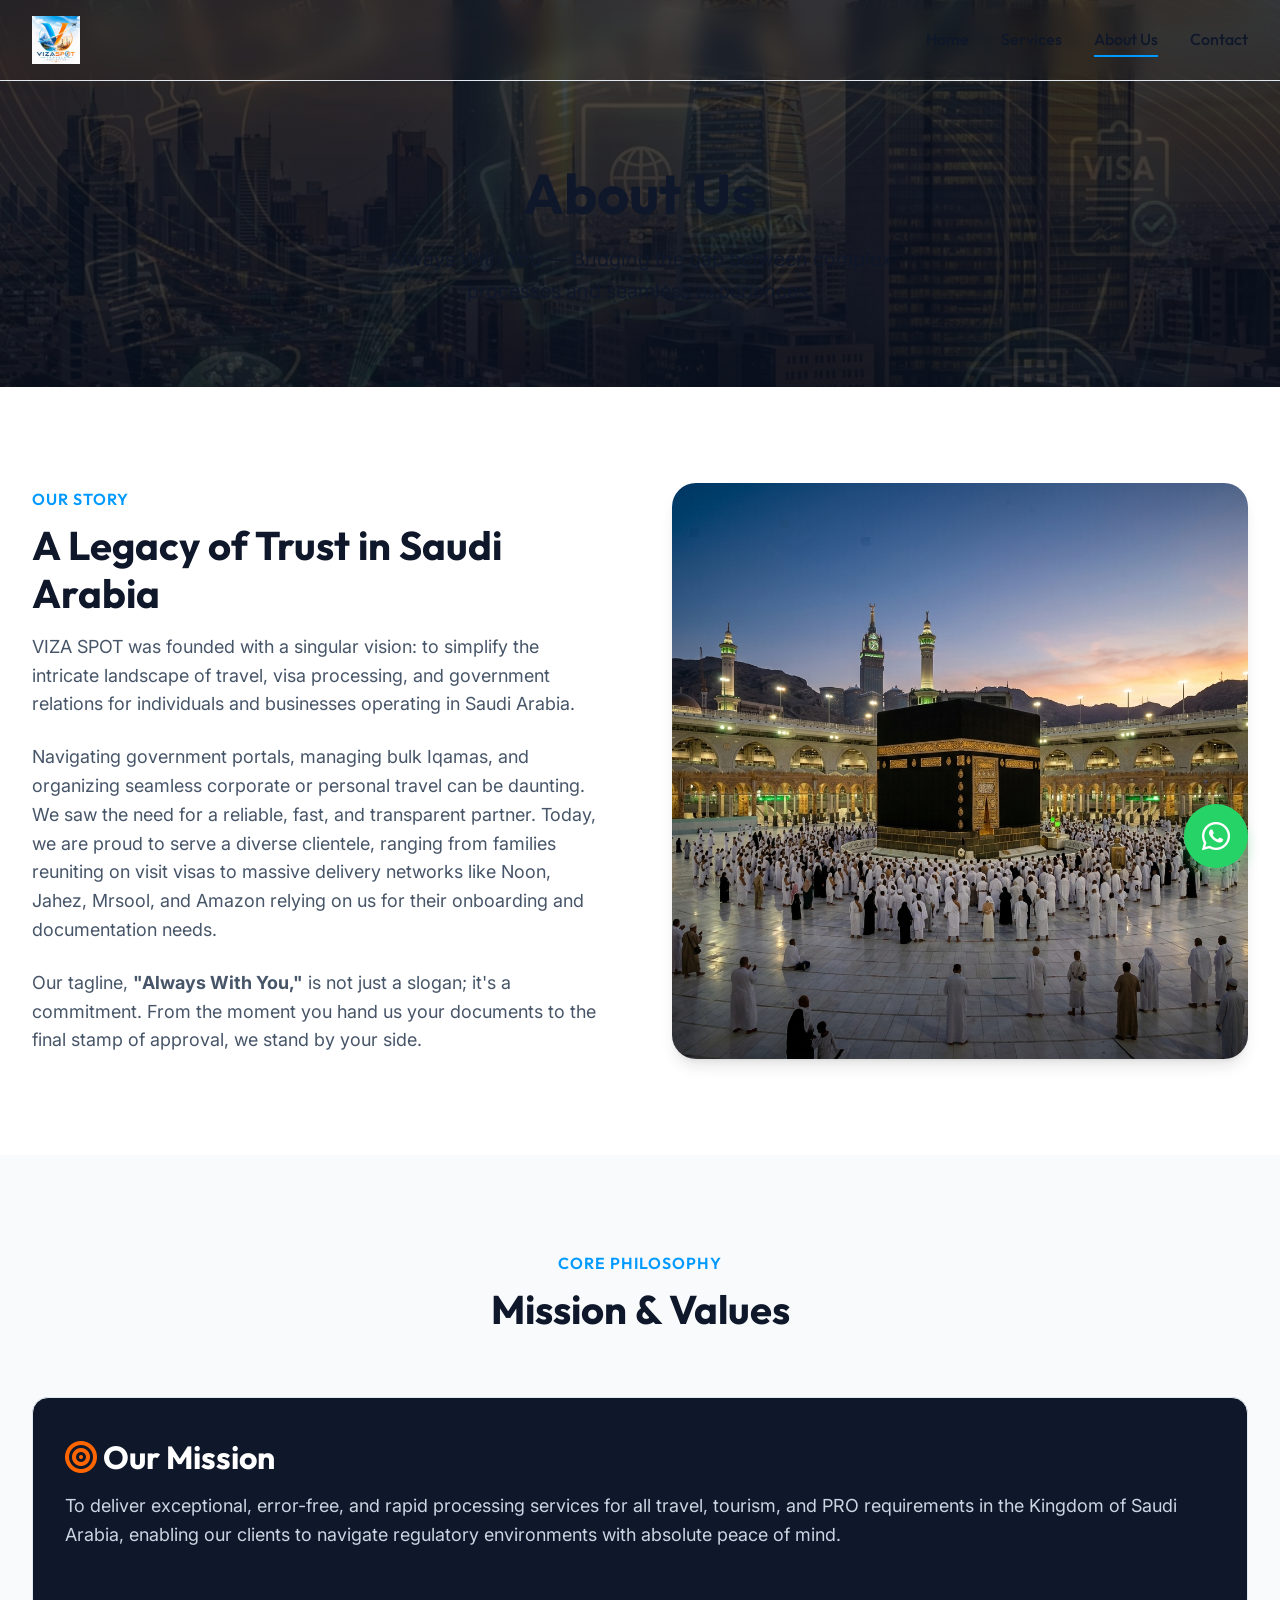
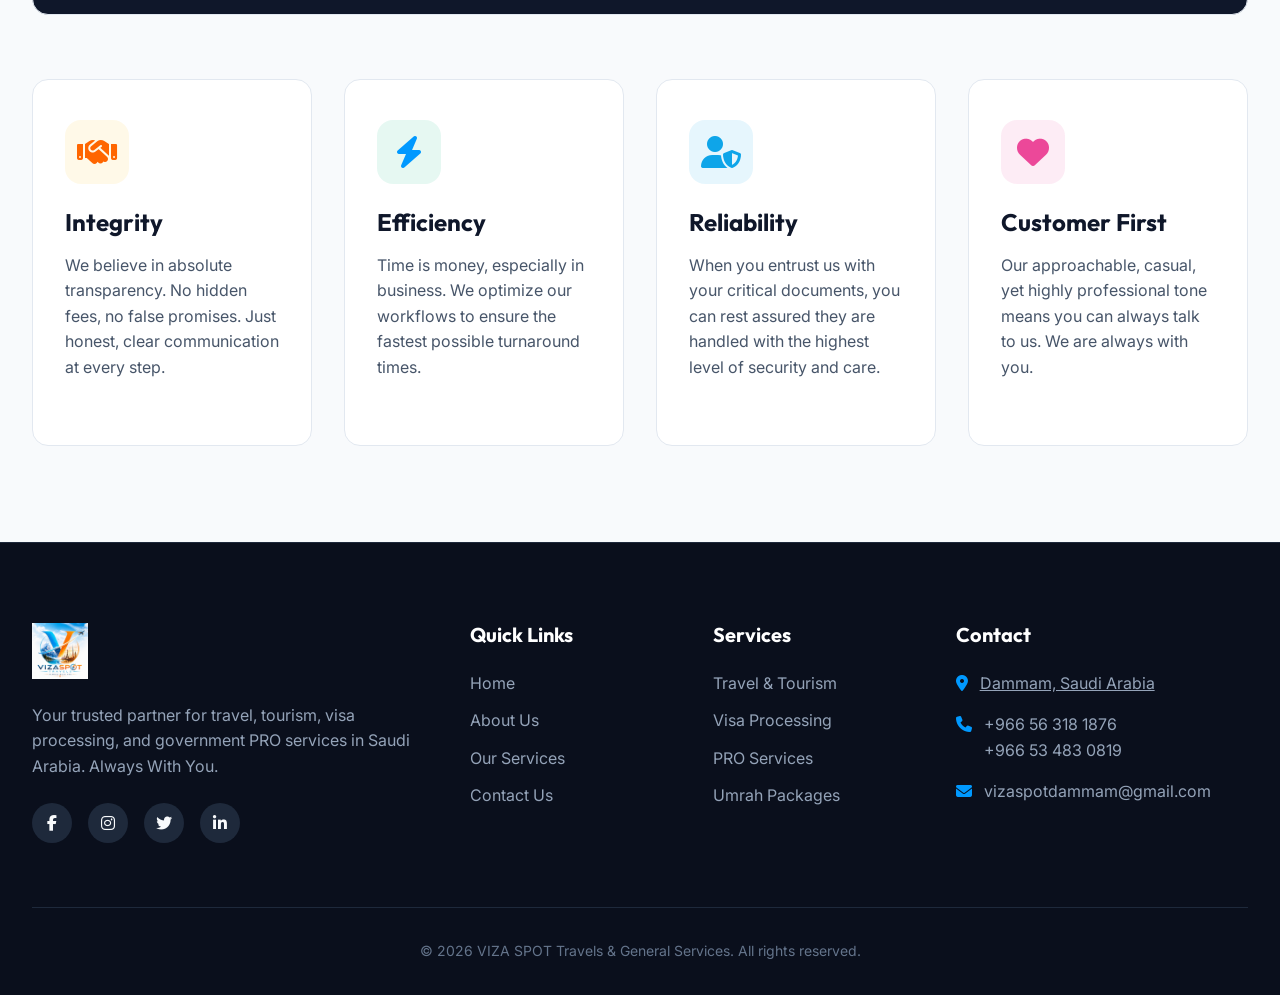
==== about.html @ 1fe33601 "Initial commit" ====
<!DOCTYPE html>
<html lang="en">
<head>
  <meta charset="UTF-8">
  <meta name="viewport" content="width=device-width, initial-scale=1.0">
  <title>About Us | VIZA SPOT</title>
  <meta name="description" content="Learn about VIZA SPOT - Your trusted partner for travel and PRO services in Saudi Arabia.">
  <link rel="icon" type="image/jpeg" href="assets/images/logo.jpg">
  
  <link rel="stylesheet" href="https://cdnjs.cloudflare.com/ajax/libs/font-awesome/6.4.0/css/all.min.css">
  <link rel="stylesheet" href="style.css">
</head>
<body>

  <!-- Header -->
  <header class="header">
    <div class="container nav-container">
      <a href="index.html" class="logo">
        <img src="assets/images/logo.jpg" alt="VIZA SPOT" style="height: 3rem; width: auto;">
      </a>
      
      <nav class="nav-links">
        <a href="index.html">Home</a>
        <a href="services.html">Services</a>
        <a href="about.html" class="active">About Us</a>
        <a href="contact.html">Contact</a>
      </nav>
      
      <button class="mobile-menu-btn">
        <i class="fa-solid fa-bars"></i>
      </button>
    </div>
  </header>

  <!-- Page Header -->
  <section class="page-header" style="background: linear-gradient(rgba(10, 15, 28, 0.8), rgba(10, 15, 28, 0.9)), url('assets/images/saudi_city.png') center/cover no-repeat;">
    <div class="container page-header-content reveal">
      <h1 class="page-title text-white">About Us</h1>
      <p class="text-white" style="font-size: 1.25rem; max-width: 600px; margin: 0 auto;">Always With You — Bridging the gap between complex processes and seamless experiences.</p>
    </div>
  </section>

  <!-- Story Section -->
  <section class="section">
    <div class="container">
      <div class="split-section">
        <div class="split-content reveal">
          <span class="section-subtitle">Our Story</span>
          <h2 class="section-title">A Legacy of Trust in Saudi Arabia</h2>
          <p class="section-desc mb-3">VIZA SPOT was founded with a singular vision: to simplify the intricate landscape of travel, visa processing, and government relations for individuals and businesses operating in Saudi Arabia.</p>
          <p class="section-desc mb-3">Navigating government portals, managing bulk Iqamas, and organizing seamless corporate or personal travel can be daunting. We saw the need for a reliable, fast, and transparent partner. Today, we are proud to serve a diverse clientele, ranging from families reuniting on visit visas to massive delivery networks like Noon, Jahez, Mrsool, and Amazon relying on us for their onboarding and documentation needs.</p>
          <p class="section-desc">Our tagline, <strong>"Always With You,"</strong> is not just a slogan; it's a commitment. From the moment you hand us your documents to the final stamp of approval, we stand by your side.</p>
        </div>
        
        <div class="split-image reveal">
          <img src="assets/images/umrah.png" alt="Peaceful Umrah Experience">
        </div>
      </div>
    </div>
  </section>

  <!-- Mission & Values Section -->
  <section class="section section-bg-alt">
    <div class="container">
      <div class="section-header reveal">
        <span class="section-subtitle">Core Philosophy</span>
        <h2 class="section-title">Mission & Values</h2>
      </div>
      
      <div class="services-grid" style="grid-template-columns: repeat(auto-fit, minmax(250px, 1fr));">
        <!-- Mission -->
        <div class="service-card reveal" style="background: var(--navy); color: var(--white); grid-column: 1 / -1; margin-bottom: 2rem;">
          <h3 style="color: var(--white); font-size: 2rem; margin-bottom: 1rem;"><i class="fa-solid fa-bullseye text-gold"></i> Our Mission</h3>
          <p style="color: #cbd5e1; font-size: 1.125rem;">To deliver exceptional, error-free, and rapid processing services for all travel, tourism, and PRO requirements in the Kingdom of Saudi Arabia, enabling our clients to navigate regulatory environments with absolute peace of mind.</p>
        </div>

        <!-- Value 1 -->
        <div class="service-card reveal">
          <div class="service-icon" style="background: rgba(251, 191, 36, 0.1); color: var(--gold);">
            <i class="fa-solid fa-handshake"></i>
          </div>
          <h3>Integrity</h3>
          <p>We believe in absolute transparency. No hidden fees, no false promises. Just honest, clear communication at every step.</p>
        </div>
        
        <!-- Value 2 -->
        <div class="service-card reveal" style="transition-delay: 0.1s;">
          <div class="service-icon">
            <i class="fa-solid fa-bolt"></i>
          </div>
          <h3>Efficiency</h3>
          <p>Time is money, especially in business. We optimize our workflows to ensure the fastest possible turnaround times.</p>
        </div>
        
        <!-- Value 3 -->
        <div class="service-card reveal" style="transition-delay: 0.2s;">
          <div class="service-icon" style="background: rgba(14, 165, 233, 0.1); color: #0ea5e9;">
            <i class="fa-solid fa-user-shield"></i>
          </div>
          <h3>Reliability</h3>
          <p>When you entrust us with your critical documents, you can rest assured they are handled with the highest level of security and care.</p>
        </div>
        
        <!-- Value 4 -->
        <div class="service-card reveal" style="transition-delay: 0.3s;">
          <div class="service-icon" style="background: rgba(236, 72, 153, 0.1); color: #ec4899;">
            <i class="fa-solid fa-heart"></i>
          </div>
          <h3>Customer First</h3>
          <p>Our approachable, casual, yet highly professional tone means you can always talk to us. We are always with you.</p>
        </div>
      </div>
    </div>
  </section>

  <!-- Footer -->
  <footer class="footer">
    <div class="container">
      <div class="footer-grid reveal">
        <div>
          <div class="footer-logo">
            <img src="assets/images/logo.jpg" alt="VIZA SPOT" style="height: 3.5rem; width: auto;">
          </div>
          <p class="footer-desc">Your trusted partner for travel, tourism, visa processing, and government PRO services in Saudi Arabia. Always With You.</p>
          <div class="social-links">
            <a href="#"><i class="fa-brands fa-facebook-f"></i></a>
            <a href="#"><i class="fa-brands fa-instagram"></i></a>
            <a href="#"><i class="fa-brands fa-twitter"></i></a>
            <a href="#"><i class="fa-brands fa-linkedin-in"></i></a>
          </div>
        </div>
        
        <div>
          <h4 class="footer-title">Quick Links</h4>
          <div class="footer-links">
            <a href="index.html">Home</a>
            <a href="about.html">About Us</a>
            <a href="services.html">Our Services</a>
            <a href="contact.html">Contact Us</a>
          </div>
        </div>
        
        <div>
          <h4 class="footer-title">Services</h4>
          <div class="footer-links">
            <a href="services.html#travel">Travel & Tourism</a>
            <a href="services.html#visa">Visa Processing</a>
            <a href="services.html#corporate">PRO Services</a>
            <a href="services.html#umrah">Umrah Packages</a>
          </div>
        </div>
        
        <div>
          <h4 class="footer-title">Contact</h4>
          <ul class="footer-contact">
            <li>
              <i class="fa-solid fa-location-dot"></i>
              <span><a href="https://maps.app.goo.gl/v34xFsaAuMuVywyW9?g_st=am" target="_blank" style="text-decoration: underline;">Dammam, Saudi Arabia</a></span>
            </li>
            <li>
              <i class="fa-solid fa-phone"></i>
              <span>+966 56 318 1876<br>+966 53 483 0819</span>
            </li>
            <li>
              <i class="fa-solid fa-envelope"></i>
              <span><a href="mailto:vizaspotdammam@gmail.com">vizaspotdammam@gmail.com</a></span>
            </li>
          </ul>
        </div>
      </div>
      
      <div class="footer-bottom reveal">
        <p>&copy; 2026 VIZA SPOT Travels & General Services. All rights reserved.</p>
      </div>
    </div>
  </footer>

  <!-- WhatsApp Float -->
  <a href="https://wa.me/966563181876" target="_blank" class="whatsapp-float">
    <i class="fa-brands fa-whatsapp"></i>
  </a>

  <script src="script.js"></script>
</body>
</html>
---- style.css ----
@import url('https://fonts.googleapis.com/css2?family=Inter:wght@300;400;500;600&family=Outfit:wght@400;500;600;700;800&display=swap');

:root {
  --font-heading: 'Outfit', sans-serif;
  --font-body: 'Inter', sans-serif;

  /* Color Palette - Light Mode Default */
  --bg-primary: #ffffff;
  --bg-secondary: #f8fafc;
  --bg-tertiary: #e2e8f0;
  --text-primary: #0f172a;
  --text-secondary: #475569;
  
  --primary-color: #0ea5e9; /* Light blue substitute for Navy in some places, but let's use Navy */
  --navy: #0f172a;
  --navy-light: #1e293b;
  --emerald: #0099ff;
  --emerald-dark: #007acc;
  --gold: #ff6600;
  --gold-light: #ff8533;
  --white: #ffffff;
  
  --border-color: #e2e8f0;
  
  --shadow-sm: 0 1px 2px 0 rgb(0 0 0 / 0.05);
  --shadow-md: 0 4px 6px -1px rgb(0 0 0 / 0.1), 0 2px 4px -2px rgb(0 0 0 / 0.1);
  --shadow-lg: 0 10px 15px -3px rgb(0 0 0 / 0.1), 0 4px 6px -4px rgb(0 0 0 / 0.1);
  --shadow-gold: 0 4px 14px 0 rgba(245, 158, 11, 0.39);
  
  --transition: all 0.3s ease-in-out;
}

@media (prefers-color-scheme: dark) {
  :root {
    --bg-primary: #0a0f1c; /* Deep navy/black */
    --bg-secondary: #111827;
    --bg-tertiary: #1f2937;
    --text-primary: #f8fafc;
    --text-secondary: #94a3b8;
    
    --navy: #1e293b;
    --navy-light: #334155;
    --emerald: #00aaff;
    --emerald-dark: #33bbff; /* lighter in dark mode for contrast */
    --gold: #ff8533;
    --gold-light: #ffa366;
    
    --border-color: #334155;
    
    --shadow-md: 0 4px 6px -1px rgb(0 0 0 / 0.5), 0 2px 4px -2px rgb(0 0 0 / 0.5);
    --shadow-lg: 0 10px 15px -3px rgb(0 0 0 / 0.5), 0 4px 6px -4px rgb(0 0 0 / 0.5);
  }
}

* {
  margin: 0;
  padding: 0;
  box-sizing: border-box;
}

html {
  scroll-behavior: smooth;
}

body {
  font-family: var(--font-body);
  background-color: var(--bg-primary);
  color: var(--text-primary);
  line-height: 1.6;
  overflow-x: hidden;
  transition: background-color 0.3s ease, color 0.3s ease;
}

h1, h2, h3, h4, h5, h6 {
  font-family: var(--font-heading);
  font-weight: 700;
  line-height: 1.2;
  color: var(--text-primary);
}

a {
  text-decoration: none;
  color: inherit;
  transition: var(--transition);
}

ul {
  list-style: none;
}

img {
  max-width: 100%;
  height: auto;
  display: block;
}

.container {
  max-width: 1280px;
  margin: 0 auto;
  padding: 0 2rem;
}

/* Typography Utilities */
.text-center { text-align: center; }
.text-emerald { color: var(--emerald); }
.text-gold { color: var(--gold); }
.text-navy { color: var(--navy); }
.mb-1 { margin-bottom: 0.5rem; }
.mb-2 { margin-bottom: 1rem; }
.mb-3 { margin-bottom: 1.5rem; }
.mb-4 { margin-bottom: 2rem; }
.mt-4 { margin-top: 2rem; }

/* Buttons */
.btn {
  display: inline-flex;
  align-items: center;
  justify-content: center;
  gap: 0.5rem;
  padding: 0.75rem 1.5rem;
  border-radius: 0.5rem;
  font-family: var(--font-heading);
  font-weight: 600;
  cursor: pointer;
  transition: var(--transition);
  border: none;
  outline: none;
}

.btn-primary {
  background-color: var(--emerald);
  color: var(--white);
  box-shadow: 0 4px 14px 0 rgba(16, 185, 129, 0.39);
}

.btn-primary:hover {
  background-color: var(--emerald-dark);
  transform: translateY(-2px);
}

.btn-gold {
  background-color: var(--gold);
  color: var(--navy);
  box-shadow: var(--shadow-gold);
}

.btn-gold:hover {
  background-color: var(--gold-light);
  transform: translateY(-2px);
}

.btn-outline {
  background-color: transparent;
  border: 2px solid var(--border-color);
  color: var(--text-primary);
}

.btn-outline:hover {
  border-color: var(--emerald);
  color: var(--emerald);
}

/* Header & Navigation */
.header {
  position: fixed;
  top: 0;
  left: 0;
  width: 100%;
  z-index: 1000;
  background-color: rgba(var(--bg-primary-rgb), 0.8);
  backdrop-filter: blur(10px);
  -webkit-backdrop-filter: blur(10px);
  border-bottom: 1px solid var(--border-color);
  transition: var(--transition);
}

.header.scrolled {
  box-shadow: var(--shadow-md);
  background-color: var(--bg-primary);
}

.nav-container {
  display: flex;
  align-items: center;
  justify-content: space-between;
  height: 5rem;
}

.logo {
  font-family: var(--font-heading);
  font-size: 1.5rem;
  font-weight: 800;
  display: flex;
  align-items: center;
  gap: 0.5rem;
}

.logo span {
  color: var(--emerald);
}

.nav-links {
  display: flex;
  gap: 2rem;
}

.nav-links a {
  font-family: var(--font-heading);
  font-weight: 500;
  font-size: 1rem;
  position: relative;
}

.nav-links a::after {
  content: '';
  position: absolute;
  bottom: -4px;
  left: 0;
  width: 0;
  height: 2px;
  background-color: var(--emerald);
  transition: var(--transition);
}

.nav-links a:hover::after,
.nav-links a.active::after {
  width: 100%;
}

.mobile-menu-btn {
  display: none;
  background: none;
  border: none;
  color: var(--text-primary);
  font-size: 1.5rem;
  cursor: pointer;
}

/* Hero Section */
.hero {
  min-height: 100vh;
  display: flex;
  align-items: center;
  position: relative;
  padding-top: 5rem;
  overflow: hidden;
}

.hero-bg {
  position: absolute;
  top: 0;
  left: 0;
  width: 100%;
  height: 100%;
  z-index: -2;
}

.hero-bg img {
  width: 100%;
  height: 100%;
  object-fit: cover;
  object-position: center;
}

.hero-overlay {
  position: absolute;
  top: 0;
  left: 0;
  width: 100%;
  height: 100%;
  background: linear-gradient(to right, rgba(10, 15, 28, 0.95) 0%, rgba(10, 15, 28, 0.7) 100%);
  z-index: -1;
}

.hero-content {
  max-width: 800px;
  color: var(--white);
}

.hero-subtitle {
  display: inline-block;
  font-family: var(--font-heading);
  font-weight: 600;
  color: var(--gold);
  text-transform: uppercase;
  letter-spacing: 2px;
  margin-bottom: 1rem;
  padding: 0.25rem 1rem;
  border: 1px solid rgba(251, 191, 36, 0.3);
  border-radius: 2rem;
  background: rgba(251, 191, 36, 0.1);
  backdrop-filter: blur(4px);
}

.hero h1 {
  font-size: 4rem;
  color: var(--white);
  margin-bottom: 1.5rem;
}

.hero h1 span {
  color: var(--emerald);
}

.hero p {
  font-size: 1.25rem;
  color: #cbd5e1;
  margin-bottom: 2rem;
  max-width: 600px;
}

.hero-buttons {
  display: flex;
  gap: 1rem;
}

/* Sections */
.section {
  padding: 6rem 0;
}

.section-bg-alt {
  background-color: var(--bg-secondary);
}

.section-header {
  text-align: center;
  max-width: 800px;
  margin: 0 auto 4rem;
}

.section-subtitle {
  color: var(--emerald);
  font-family: var(--font-heading);
  font-weight: 600;
  text-transform: uppercase;
  letter-spacing: 1px;
  margin-bottom: 0.5rem;
  display: block;
}

.section-title {
  font-size: 2.5rem;
  margin-bottom: 1rem;
}

.section-desc {
  color: var(--text-secondary);
  font-size: 1.125rem;
}

/* Service Cards */
.services-grid {
  display: grid;
  grid-template-columns: repeat(auto-fit, minmax(300px, 1fr));
  gap: 2rem;
}

.service-card {
  background-color: var(--bg-primary);
  border: 1px solid var(--border-color);
  border-radius: 1rem;
  padding: 2.5rem 2rem;
  transition: var(--transition);
  position: relative;
  overflow: hidden;
  z-index: 1;
}

.service-card::before {
  content: '';
  position: absolute;
  top: 0;
  left: 0;
  width: 100%;
  height: 100%;
  background: linear-gradient(135deg, rgba(16, 185, 129, 0.1) 0%, rgba(0,0,0,0) 100%);
  z-index: -1;
  opacity: 0;
  transition: var(--transition);
}

.service-card:hover {
  transform: translateY(-5px);
  box-shadow: var(--shadow-lg);
  border-color: var(--emerald);
}

.service-card:hover::before {
  opacity: 1;
}

.service-icon {
  width: 4rem;
  height: 4rem;
  background-color: rgba(16, 185, 129, 0.1);
  color: var(--emerald);
  border-radius: 1rem;
  display: flex;
  align-items: center;
  justify-content: center;
  font-size: 2rem;
  margin-bottom: 1.5rem;
  transition: var(--transition);
}

.service-card:hover .service-icon {
  background-color: var(--emerald);
  color: var(--white);
}

.service-card h3 {
  font-size: 1.5rem;
  margin-bottom: 1rem;
}

.service-card p {
  color: var(--text-secondary);
  margin-bottom: 1.5rem;
}

.service-link {
  display: inline-flex;
  align-items: center;
  gap: 0.5rem;
  color: var(--emerald);
  font-weight: 600;
  font-family: var(--font-heading);
}

.service-link:hover {
  gap: 0.75rem;
}

/* Feature/About Split */
.split-section {
  display: grid;
  grid-template-columns: 1fr 1fr;
  gap: 4rem;
  align-items: center;
}

.split-image {
  position: relative;
  border-radius: 1.5rem;
  overflow: hidden;
  box-shadow: var(--shadow-lg);
}

.split-image img {
  width: 100%;
  height: auto;
  transition: transform 0.5s ease;
}

.split-image:hover img {
  transform: scale(1.05);
}

.split-image::after {
  content: '';
  position: absolute;
  inset: 0;
  border: 2px solid var(--emerald);
  border-radius: 1.5rem;
  opacity: 0;
  transition: var(--transition);
  transform: scale(1.05);
}

.split-image:hover::after {
  opacity: 1;
  transform: scale(1);
}

.feature-list {
  margin-top: 2rem;
}

.feature-item {
  display: flex;
  align-items: flex-start;
  gap: 1rem;
  margin-bottom: 1.5rem;
}

.feature-icon {
  color: var(--gold);
  font-size: 1.5rem;
  margin-top: 0.25rem;
}

/* CTA Section */
.cta-section {
  background: linear-gradient(135deg, var(--navy) 0%, var(--navy-light) 100%);
  color: var(--white);
  text-align: center;
  padding: 6rem 0;
  position: relative;
  overflow: hidden;
}

.cta-section::before {
  content: '';
  position: absolute;
  width: 400px;
  height: 400px;
  background: radial-gradient(circle, rgba(16, 185, 129, 0.2) 0%, transparent 70%);
  top: -200px;
  left: -200px;
  border-radius: 50%;
}

.cta-section::after {
  content: '';
  position: absolute;
  width: 400px;
  height: 400px;
  background: radial-gradient(circle, rgba(251, 191, 36, 0.15) 0%, transparent 70%);
  bottom: -200px;
  right: -200px;
  border-radius: 50%;
}

.cta-content {
  position: relative;
  z-index: 1;
  max-width: 800px;
  margin: 0 auto;
}

.cta-title {
  font-size: 2.5rem;
  margin-bottom: 1.5rem;
  color: var(--white);
}

.cta-desc {
  font-size: 1.25rem;
  color: #cbd5e1;
  margin-bottom: 2rem;
}

/* Footer */
.footer {
  background-color: #0a0f1c; /* Always dark footer */
  color: #f8fafc;
  padding: 5rem 0 2rem;
  border-top: 1px solid #1e293b;
}

.footer-grid {
  display: grid;
  grid-template-columns: 2fr 1fr 1fr 1.5fr;
  gap: 3rem;
  margin-bottom: 4rem;
}

.footer-logo {
  font-family: var(--font-heading);
  font-size: 1.75rem;
  font-weight: 800;
  display: flex;
  align-items: center;
  gap: 0.5rem;
  margin-bottom: 1.5rem;
}

.footer-logo span {
  color: var(--emerald);
}

.footer-desc {
  color: #94a3b8;
  margin-bottom: 1.5rem;
  max-width: 400px;
}

.social-links {
  display: flex;
  gap: 1rem;
}

.social-links a {
  display: flex;
  align-items: center;
  justify-content: center;
  width: 2.5rem;
  height: 2.5rem;
  border-radius: 50%;
  background-color: #1e293b;
  color: #f8fafc;
  transition: var(--transition);
}

.social-links a:hover {
  background-color: var(--emerald);
  transform: translateY(-3px);
}

.footer-title {
  font-family: var(--font-heading);
  font-size: 1.25rem;
  margin-bottom: 1.5rem;
  color: var(--white);
}

.footer-links {
  display: flex;
  flex-direction: column;
  gap: 0.75rem;
}

.footer-links a {
  color: #94a3b8;
}

.footer-links a:hover {
  color: var(--emerald);
  padding-left: 0.5rem;
}

.footer-contact li {
  display: flex;
  align-items: flex-start;
  gap: 0.75rem;
  color: #94a3b8;
  margin-bottom: 1rem;
}

.footer-contact i {
  color: var(--emerald);
  margin-top: 0.25rem;
}

.footer-bottom {
  text-align: center;
  padding-top: 2rem;
  border-top: 1px solid #1e293b;
  color: #64748b;
  font-size: 0.875rem;
}

/* Floating WhatsApp Button */
.whatsapp-float {
  position: fixed;
  bottom: 2rem;
  right: 2rem;
  width: 4rem;
  height: 4rem;
  background-color: #25d366;
  color: white;
  border-radius: 50%;
  display: flex;
  align-items: center;
  justify-content: center;
  font-size: 2rem;
  box-shadow: 0 10px 15px -3px rgba(37, 211, 102, 0.4);
  z-index: 999;
  transition: var(--transition);
  animation: pulse 2s infinite;
}

.whatsapp-float:hover {
  transform: scale(1.1);
  background-color: #128c7e;
}

@keyframes pulse {
  0% { box-shadow: 0 0 0 0 rgba(37, 211, 102, 0.7); }
  70% { box-shadow: 0 0 0 15px rgba(37, 211, 102, 0); }
  100% { box-shadow: 0 0 0 0 rgba(37, 211, 102, 0); }
}

/* Animations */
.reveal {
  opacity: 0;
  transform: translateY(30px);
  transition: all 0.8s ease-out;
}

.reveal.active {
  opacity: 1;
  transform: translateY(0);
}

/* Responsive */
@media (max-width: 1024px) {
  .hero h1 { font-size: 3rem; }
  .split-section { gap: 2rem; }
  .footer-grid { grid-template-columns: 1fr 1fr; }
}

@media (max-width: 768px) {
  .nav-links {
    position: fixed;
    top: 5rem;
    left: -100%;
    width: 100%;
    height: calc(100vh - 5rem);
    background-color: var(--bg-primary);
    flex-direction: column;
    align-items: center;
    padding-top: 2rem;
    transition: var(--transition);
  }
  
  .nav-links.active {
    left: 0;
  }
  
  .mobile-menu-btn {
    display: block;
  }
  
  .hero h1 { font-size: 2.5rem; }
  .split-section { grid-template-columns: 1fr; }
  .split-image { order: -1; }
  .footer-grid { grid-template-columns: 1fr; }
  
  .whatsapp-float {
    bottom: 1.5rem;
    right: 1.5rem;
    width: 3.5rem;
    height: 3.5rem;
    font-size: 1.75rem;
  }
}

/* Page Headers (for inner pages) */
.page-header {
  padding: 10rem 0 5rem;
  background-color: var(--bg-secondary);
  text-align: center;
  position: relative;
  overflow: hidden;
}

.page-header::before {
  content: '';
  position: absolute;
  top: 0; left: 0; right: 0; bottom: 0;
  background: url('assets/images/pro_services.png') center/cover no-repeat;
  opacity: 0.1;
  z-index: 0;
}

.page-header-content {
  position: relative;
  z-index: 1;
}

.page-title {
  font-size: 3.5rem;
  margin-bottom: 1rem;
}

/* Contact Page Specific */
.contact-grid {
  display: grid;
  grid-template-columns: 1fr 1fr;
  gap: 4rem;
}

.contact-info-card {
  background: var(--bg-secondary);
  padding: 2rem;
  border-radius: 1rem;
  border: 1px solid var(--border-color);
  display: flex;
  align-items: flex-start;
  gap: 1.5rem;
  margin-bottom: 1.5rem;
  transition: var(--transition);
}

.contact-info-card:hover {
  transform: translateY(-5px);
  border-color: var(--emerald);
}

.contact-info-icon {
  width: 3rem;
  height: 3rem;
  background: rgba(16, 185, 129, 0.1);
  color: var(--emerald);
  border-radius: 50%;
  display: flex;
  align-items: center;
  justify-content: center;
  font-size: 1.25rem;
  flex-shrink: 0;
}

.contact-info-card h4 {
  margin-bottom: 0.5rem;
  font-size: 1.25rem;
}

.contact-info-card p, .contact-info-card a {
  color: var(--text-secondary);
}

.contact-form {
  background: var(--bg-secondary);
  padding: 3rem;
  border-radius: 1rem;
  border: 1px solid var(--border-color);
}

.form-group {
  margin-bottom: 1.5rem;
}

.form-label {
  display: block;
  margin-bottom: 0.5rem;
  font-weight: 500;
}

.form-control {
  width: 100%;
  padding: 1rem;
  border: 1px solid var(--border-color);
  border-radius: 0.5rem;
  background: var(--bg-primary);
  color: var(--text-primary);
  font-family: var(--font-body);
  transition: var(--transition);
}

.form-control:focus {
  outline: none;
  border-color: var(--emerald);
  box-shadow: 0 0 0 3px rgba(16, 185, 129, 0.1);
}

/* Service Detail Cards for Services Page */
.service-detail-category {
  margin-bottom: 4rem;
}

.service-detail-category h2 {
  display: flex;
  align-items: center;
  gap: 1rem;
  margin-bottom: 2rem;
  padding-bottom: 1rem;
  border-bottom: 2px solid var(--border-color);
}

.service-list {
  display: grid;
  grid-template-columns: repeat(auto-fill, minmax(350px, 1fr));
  gap: 1.5rem;
}

.service-list-item {
  display: flex;
  align-items: flex-start;
  gap: 1rem;
  padding: 1.5rem;
  background: var(--bg-secondary);
  border-radius: 0.75rem;
  border: 1px solid var(--border-color);
  transition: var(--transition);
}

.service-list-item:hover {
  border-color: var(--emerald);
  background: var(--bg-primary);
  box-shadow: var(--shadow-sm);
}

.service-list-item i {
  color: var(--emerald);
  margin-top: 0.25rem;
}
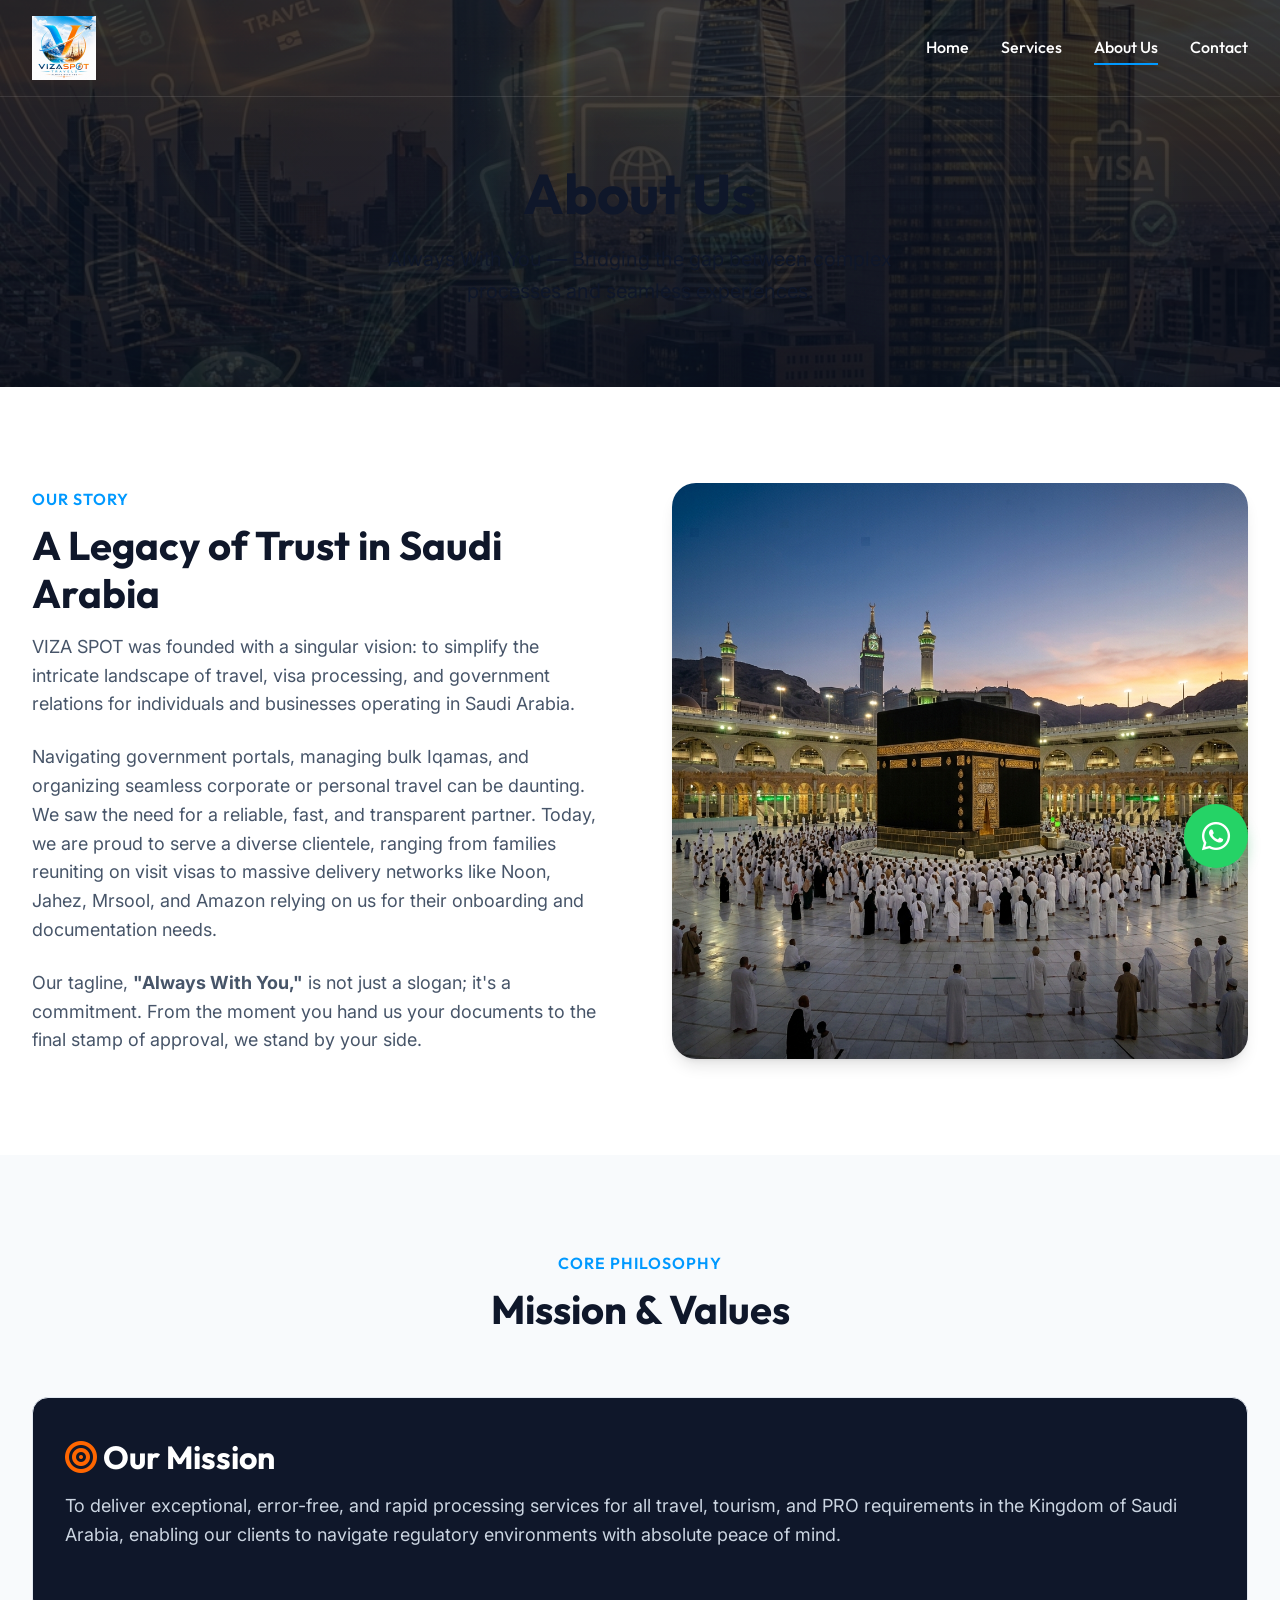
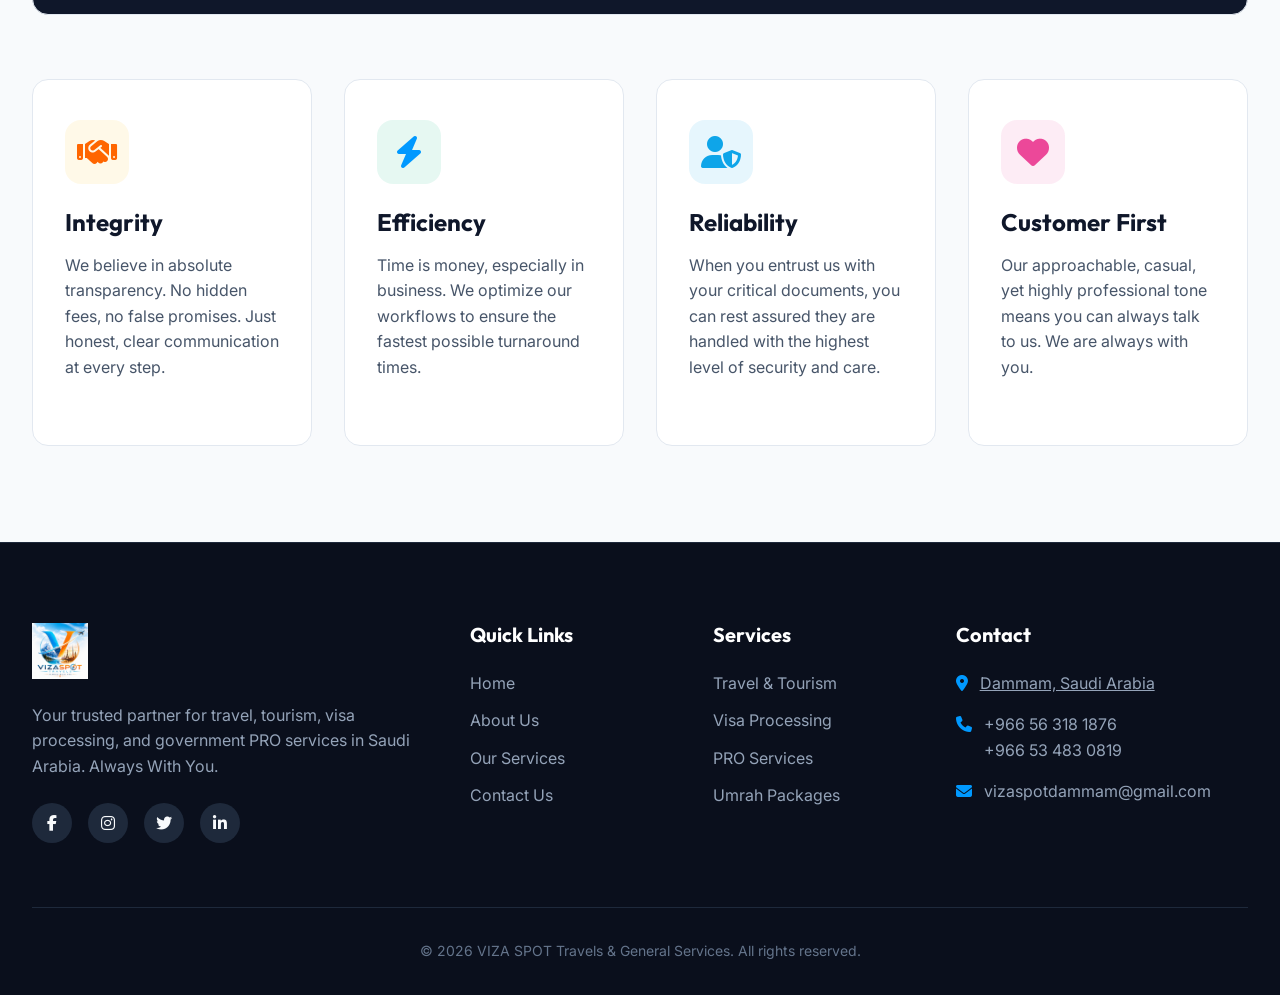
==== commit f9bce841: "Enlarge logo, add logo to hero section, and center contact form vertically" ====
--- a/about.html
+++ b/about.html
@@ -16,7 +16,7 @@
   <header class="header">
     <div class="container nav-container">
       <a href="index.html" class="logo">
-        <img src="assets/images/logo.jpg" alt="VIZA SPOT" style="height: 3rem; width: auto;">
+        <img src="assets/images/logo.jpg" alt="VIZA SPOT" class="header-logo">
       </a>
       
       <nav class="nav-links">
--- a/style.css
+++ b/style.css
@@ -167,23 +167,34 @@
   left: 0;
   width: 100%;
   z-index: 1000;
-  background-color: rgba(var(--bg-primary-rgb), 0.8);
-  backdrop-filter: blur(10px);
-  -webkit-backdrop-filter: blur(10px);
-  border-bottom: 1px solid var(--border-color);
+  background-color: transparent;
+  color: var(--white);
+  border-bottom: 1px solid rgba(255, 255, 255, 0.1);
   transition: var(--transition);
 }
 
 .header.scrolled {
   box-shadow: var(--shadow-md);
   background-color: var(--bg-primary);
+  color: var(--text-primary);
+  border-bottom: 1px solid var(--border-color);
 }
 
 .nav-container {
   display: flex;
   align-items: center;
   justify-content: space-between;
-  height: 5rem;
+  height: 6rem; /* increased from 5rem to fit bigger logo */
+}
+
+.header-logo {
+  height: 4rem !important; /* increased from 3rem */
+  width: auto;
+  transition: var(--transition);
+}
+
+.header.scrolled .header-logo {
+  height: 3rem !important; /* shrink on scroll */
 }
 
 .logo {
@@ -692,25 +703,35 @@
 }
 
 @media (max-width: 768px) {
+  .nav-container {
+    flex-direction: column;
+    height: auto;
+    padding: 0.75rem 1rem;
+    gap: 0.5rem;
+  }
+  
+  .logo {
+    justify-content: center;
+    width: 100%;
+  }
+  
+  .logo img {
+    height: 2.5rem !important;
+  }
+
   .nav-links {
-    position: fixed;
-    top: 5rem;
-    left: -100%;
     width: 100%;
-    height: calc(100vh - 5rem);
-    background-color: var(--bg-primary);
-    flex-direction: column;
-    align-items: center;
-    padding-top: 2rem;
-    transition: var(--transition);
-  }
-  
-  .nav-links.active {
-    left: 0;
+    justify-content: center;
+    gap: 1.25rem;
+    flex-wrap: wrap;
+  }
+
+  .nav-links a {
+    font-size: 0.9rem;
   }
   
   .mobile-menu-btn {
-    display: block;
+    display: none;
   }
   
   .hero h1 { font-size: 2.5rem; }
@@ -724,6 +745,36 @@
     width: 3.5rem;
     height: 3.5rem;
     font-size: 1.75rem;
+  }
+  
+  .contact-grid {
+    grid-template-columns: 1fr;
+    gap: 2rem;
+  }
+  
+  .services-grid {
+    grid-template-columns: 1fr !important;
+  }
+  
+  .additional-services-grid {
+    grid-template-columns: 1fr;
+    gap: 2rem;
+  }
+  
+  .service-list {
+    grid-template-columns: 1fr;
+  }
+  
+  .contact-form {
+    padding: 1.25rem;
+  }
+  
+  .page-header {
+    padding: 12rem 0 4rem;
+  }
+  
+  .container {
+    padding: 0 1rem;
   }
 }
 
@@ -757,12 +808,23 @@
 
 /* Contact Page Specific */
 .contact-grid {
-  display: grid;
-  grid-template-columns: 1fr 1fr;
+  display: flex;
+  flex-direction: column;
   gap: 4rem;
+  max-width: 800px;
+  margin: 0 auto;
+}
+
+.contact-info {
+  display: flex;
+  flex-direction: column;
+  align-items: center;
+  text-align: center;
 }
 
 .contact-info-card {
+  width: 100%;
+  max-width: 600px;
   background: var(--bg-secondary);
   padding: 2rem;
   border-radius: 1rem;
@@ -836,6 +898,12 @@
 }
 
 /* Service Detail Cards for Services Page */
+.additional-services-grid {
+  display: grid;
+  grid-template-columns: repeat(auto-fit, minmax(400px, 1fr));
+  gap: 4rem;
+}
+
 .service-detail-category {
   margin-bottom: 4rem;
 }
